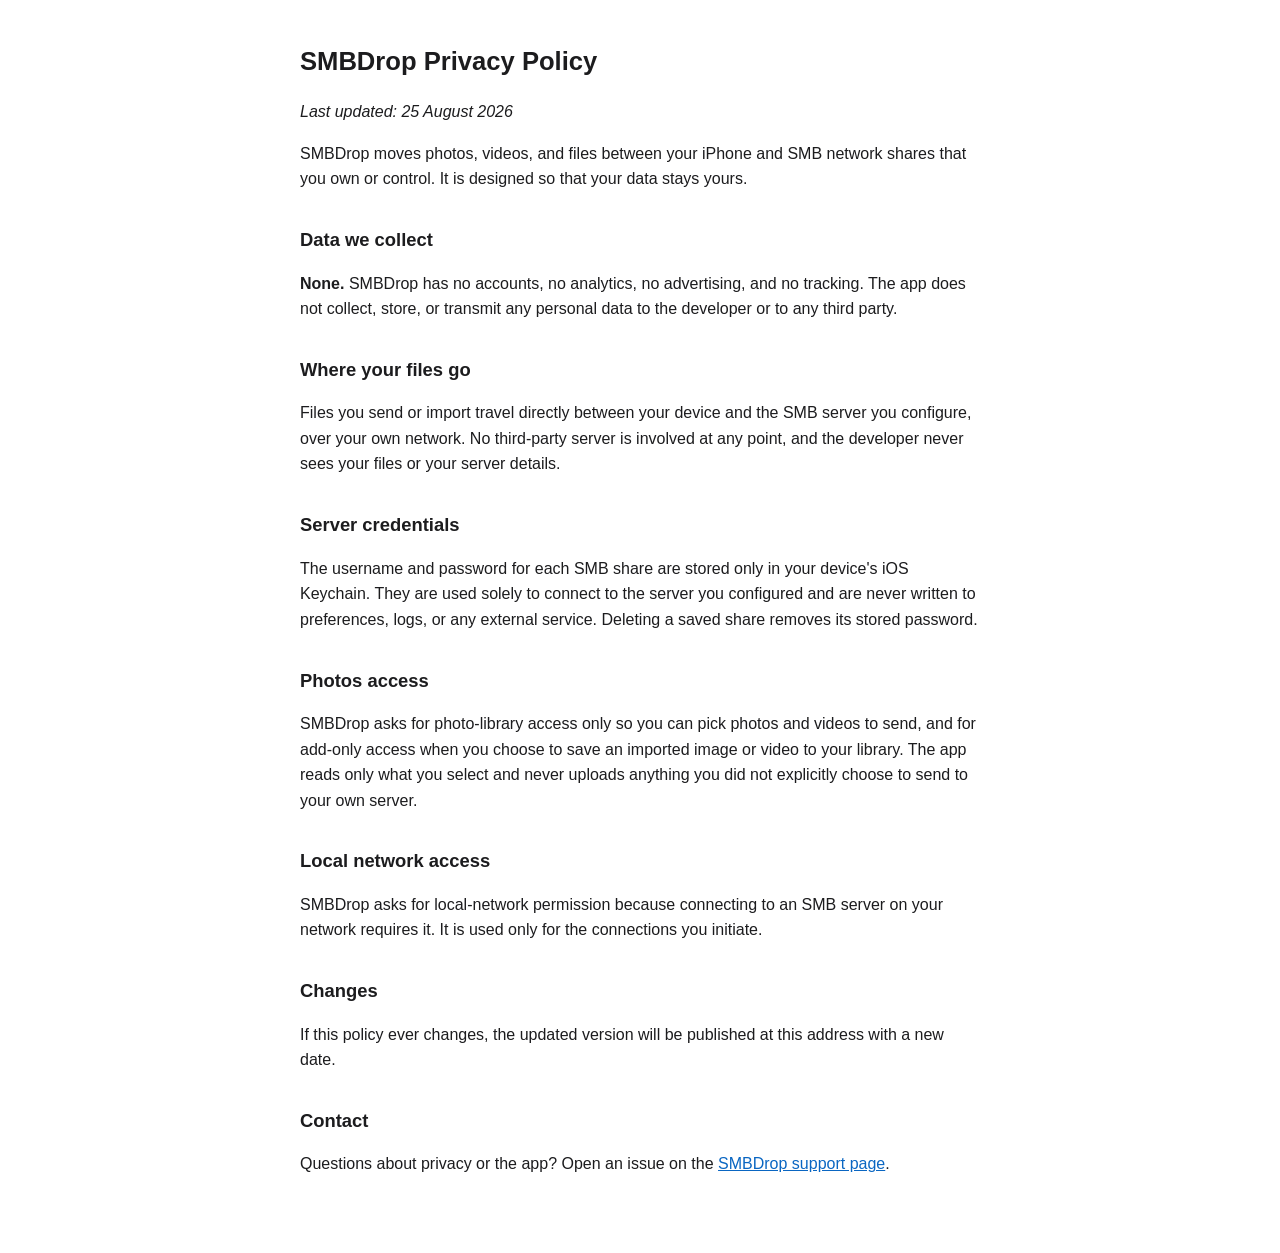
==== privacy.html @ 3a68e271 "Add support and privacy pages for the App Store listing" ====
<!DOCTYPE html>
<html lang="en">
<head>
<meta charset="utf-8">
<meta name="viewport" content="width=device-width, initial-scale=1">
<title>SMBDrop — Privacy Policy</title>
<style>
  body { font-family: -apple-system, "Segoe UI", Roboto, sans-serif; max-width: 680px; margin: 0 auto; padding: 24px 20px 60px; line-height: 1.6; color: #1c1c1e; }
  h1 { font-size: 1.6em; } h2 { font-size: 1.15em; margin-top: 1.8em; }
  a { color: #0a66c2; }
  @media (prefers-color-scheme: dark) { body { background: #111; color: #eee; } a { color: #6cb2ff; } }
</style>
</head>
<body>
<h1>SMBDrop Privacy Policy</h1>
<p><em>Last updated: 25 August 2026</em></p>

<p>SMBDrop moves photos, videos, and files between your iPhone and SMB network shares that you own or control. It is designed so that your data stays yours.</p>

<h2>Data we collect</h2>
<p><strong>None.</strong> SMBDrop has no accounts, no analytics, no advertising, and no tracking. The app does not collect, store, or transmit any personal data to the developer or to any third party.</p>

<h2>Where your files go</h2>
<p>Files you send or import travel directly between your device and the SMB server you configure, over your own network. No third-party server is involved at any point, and the developer never sees your files or your server details.</p>

<h2>Server credentials</h2>
<p>The username and password for each SMB share are stored only in your device's iOS Keychain. They are used solely to connect to the server you configured and are never written to preferences, logs, or any external service. Deleting a saved share removes its stored password.</p>

<h2>Photos access</h2>
<p>SMBDrop asks for photo-library access only so you can pick photos and videos to send, and for add-only access when you choose to save an imported image or video to your library. The app reads only what you select and never uploads anything you did not explicitly choose to send to your own server.</p>

<h2>Local network access</h2>
<p>SMBDrop asks for local-network permission because connecting to an SMB server on your network requires it. It is used only for the connections you initiate.</p>

<h2>Changes</h2>
<p>If this policy ever changes, the updated version will be published at this address with a new date.</p>

<h2>Contact</h2>
<p>Questions about privacy or the app? Open an issue on the <a href="https://github.com/isaacgriffiths/SMBDrop/issues">SMBDrop support page</a>.</p>
</body>
</html>
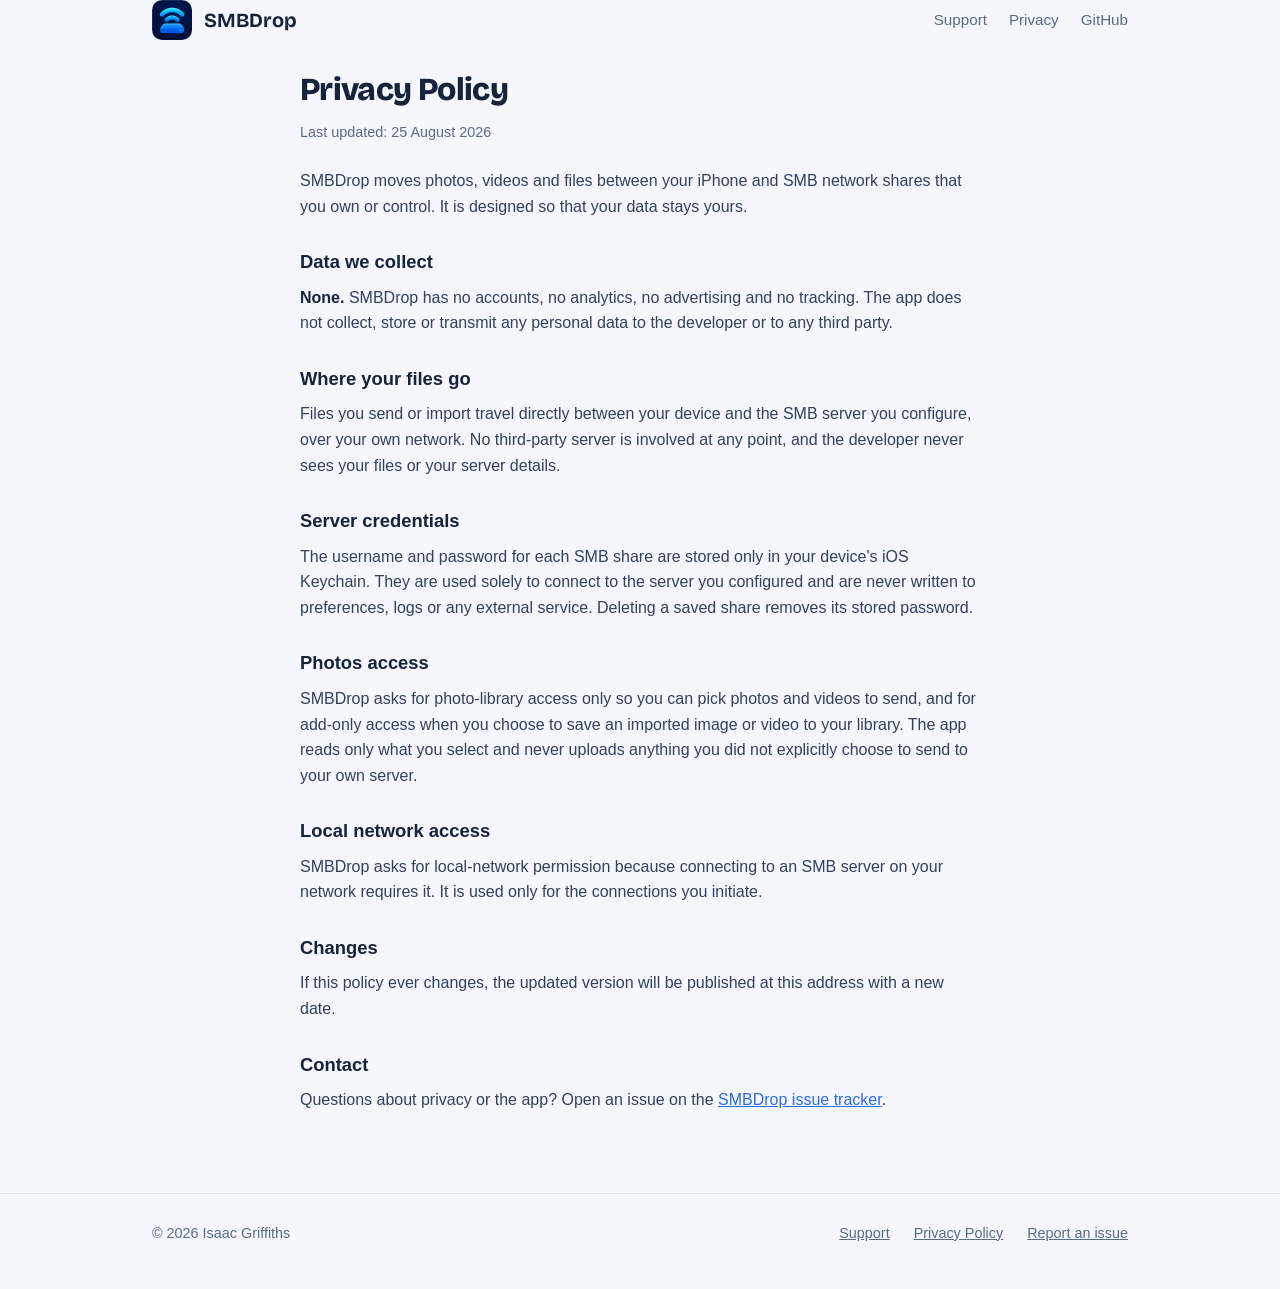
==== commit 4e9ea32a: "Build the SMBDrop site and claim smbdrop.com Landing page with the transfer-ledger hero, restyled pr" ====
--- a/privacy.html
+++ b/privacy.html
@@ -4,27 +4,44 @@
 <meta charset="utf-8">
 <meta name="viewport" content="width=device-width, initial-scale=1">
 <title>SMBDrop — Privacy Policy</title>
-<style>
-  body { font-family: -apple-system, "Segoe UI", Roboto, sans-serif; max-width: 680px; margin: 0 auto; padding: 24px 20px 60px; line-height: 1.6; color: #1c1c1e; }
-  h1 { font-size: 1.6em; } h2 { font-size: 1.15em; margin-top: 1.8em; }
-  a { color: #0a66c2; }
-  @media (prefers-color-scheme: dark) { body { background: #111; color: #eee; } a { color: #6cb2ff; } }
-</style>
+<link rel="icon" type="image/png" sizes="64x64" href="icon-64.png">
+<link rel="apple-touch-icon" href="icon-180.png">
+<link rel="preconnect" href="https://fonts.googleapis.com">
+<link rel="preconnect" href="https://fonts.gstatic.com" crossorigin>
+<link href="https://fonts.googleapis.com/css2?family=Bricolage+Grotesque:wght@600;700;800&family=IBM+Plex+Mono:wght@400;600&display=swap" rel="stylesheet">
+<link rel="stylesheet" href="styles.css">
 </head>
 <body>
-<h1>SMBDrop Privacy Policy</h1>
-<p><em>Last updated: 25 August 2026</em></p>
 
-<p>SMBDrop moves photos, videos, and files between your iPhone and SMB network shares that you own or control. It is designed so that your data stays yours.</p>
+<header class="wrap">
+  <div class="nav">
+    <a href="index.html" style="display:flex;align-items:center;gap:12px;text-decoration:none;color:inherit">
+      <img src="icon-180.png" alt="" width="40" height="40">
+      <span class="name">SMBDrop</span>
+    </a>
+    <nav>
+      <a href="support.html">Support</a>
+      <a href="privacy.html">Privacy</a>
+      <a href="https://github.com/isaacgriffiths/SMBDrop">GitHub</a>
+    </nav>
+  </div>
+</header>
+
+<main class="wrap">
+<article>
+<h1>Privacy Policy</h1>
+<p class="updated">Last updated: 25 August 2026</p>
+
+<p>SMBDrop moves photos, videos and files between your iPhone and SMB network shares that you own or control. It is designed so that your data stays yours.</p>
 
 <h2>Data we collect</h2>
-<p><strong>None.</strong> SMBDrop has no accounts, no analytics, no advertising, and no tracking. The app does not collect, store, or transmit any personal data to the developer or to any third party.</p>
+<p><strong>None.</strong> SMBDrop has no accounts, no analytics, no advertising and no tracking. The app does not collect, store or transmit any personal data to the developer or to any third party.</p>
 
 <h2>Where your files go</h2>
 <p>Files you send or import travel directly between your device and the SMB server you configure, over your own network. No third-party server is involved at any point, and the developer never sees your files or your server details.</p>
 
 <h2>Server credentials</h2>
-<p>The username and password for each SMB share are stored only in your device's iOS Keychain. They are used solely to connect to the server you configured and are never written to preferences, logs, or any external service. Deleting a saved share removes its stored password.</p>
+<p>The username and password for each SMB share are stored only in your device's iOS Keychain. They are used solely to connect to the server you configured and are never written to preferences, logs or any external service. Deleting a saved share removes its stored password.</p>
 
 <h2>Photos access</h2>
 <p>SMBDrop asks for photo-library access only so you can pick photos and videos to send, and for add-only access when you choose to save an imported image or video to your library. The app reads only what you select and never uploads anything you did not explicitly choose to send to your own server.</p>
@@ -36,6 +53,19 @@
 <p>If this policy ever changes, the updated version will be published at this address with a new date.</p>
 
 <h2>Contact</h2>
-<p>Questions about privacy or the app? Open an issue on the <a href="https://github.com/isaacgriffiths/SMBDrop/issues">SMBDrop support page</a>.</p>
+<p>Questions about privacy or the app? Open an issue on the <a href="https://github.com/isaacgriffiths/SMBDrop/issues">SMBDrop issue tracker</a>.</p>
+</article>
+</main>
+
+<footer>
+  <div class="wrap cols">
+    <span>© 2026 Isaac Griffiths</span>
+    <span class="spacer"></span>
+    <a href="support.html">Support</a>
+    <a href="privacy.html">Privacy Policy</a>
+    <a href="https://github.com/isaacgriffiths/SMBDrop/issues">Report an issue</a>
+  </div>
+</footer>
+
 </body>
 </html>
--- a/styles.css
+++ b/styles.css
@@ -0,0 +1,149 @@
+/* SMBDrop site — palette drawn from the app icon's deep blue */
+:root {
+  --paper: #f4f7fb;
+  --ink: #16233a;
+  --muted: #5a6b85;
+  --panel: #0e1b2c;
+  --panel-line: #21344e;
+  --blue: #2e6be6;
+  --sky: #9fc2ff;
+  --green: #37b26c;
+  --card: #ffffff;
+  --line: #dde5f0;
+}
+
+* { margin: 0; padding: 0; box-sizing: border-box; }
+
+html { scroll-behavior: smooth; }
+
+body {
+  background: var(--paper);
+  color: var(--ink);
+  font-family: -apple-system, BlinkMacSystemFont, "Segoe UI", Roboto, "Helvetica Neue", sans-serif;
+  line-height: 1.6;
+  -webkit-font-smoothing: antialiased;
+}
+
+.display { font-family: "Bricolage Grotesque", -apple-system, "Segoe UI", sans-serif; }
+.mono { font-family: "IBM Plex Mono", ui-monospace, SFMono-Regular, Menlo, Consolas, monospace; }
+
+.wrap { max-width: 1020px; margin: 0 auto; padding: 0 22px; }
+
+/* Header */
+header { padding: 20px 0; }
+.nav { display: flex; align-items: center; gap: 12px; }
+.nav img { width: 40px; height: 40px; border-radius: 10px; }
+.nav .name {
+  font-family: "Bricolage Grotesque", sans-serif;
+  font-weight: 700; font-size: 1.25rem; letter-spacing: -0.01em;
+}
+.nav nav { margin-left: auto; display: flex; gap: 22px; }
+.nav a { color: var(--muted); text-decoration: none; font-size: 0.95rem; }
+.nav a:hover, .nav a:focus-visible { color: var(--blue); }
+a:focus-visible { outline: 2px solid var(--blue); outline-offset: 3px; border-radius: 2px; }
+
+/* Hero */
+.hero { display: grid; grid-template-columns: 1fr 1fr; gap: 48px; align-items: center; padding: 64px 0 72px; }
+.hero h1 {
+  font-family: "Bricolage Grotesque", sans-serif;
+  font-weight: 800; font-size: clamp(2.2rem, 5vw, 3.4rem);
+  line-height: 1.06; letter-spacing: -0.025em;
+}
+.hero h1 .path { color: var(--blue); white-space: nowrap; }
+.hero .sub { margin-top: 18px; font-size: 1.12rem; color: var(--muted); max-width: 42ch; }
+.hero .actions { margin-top: 28px; display: flex; align-items: center; gap: 16px; flex-wrap: wrap; }
+.badge {
+  display: inline-block; padding: 10px 18px; border-radius: 999px;
+  background: var(--ink); color: #fff; font-weight: 600; font-size: 0.95rem;
+  text-decoration: none;
+}
+.hint { color: var(--muted); font-size: 0.9rem; }
+
+/* Transfer ledger — the signature */
+.ledger {
+  background: var(--panel); border-radius: 16px; padding: 22px 20px 18px;
+  color: var(--sky); box-shadow: 0 24px 60px -28px rgba(14, 27, 44, 0.55);
+  font-size: 0.82rem;
+}
+.ledger .dest {
+  color: #fff; font-weight: 600; padding-bottom: 12px; margin-bottom: 6px;
+  border-bottom: 1px solid var(--panel-line); font-size: 0.85rem;
+}
+.ledger .dest .arrow { color: var(--green); }
+.row { display: grid; grid-template-columns: minmax(0, 1fr) 92px 44px; gap: 12px; align-items: center; padding: 8px 0; }
+.row .file { overflow: hidden; text-overflow: ellipsis; white-space: nowrap; }
+.bar { height: 5px; background: var(--panel-line); border-radius: 3px; overflow: hidden; }
+.bar i { display: block; height: 100%; background: var(--blue); border-radius: 3px; width: 0; animation: fill 2.6s ease-out forwards; }
+.row .pct { text-align: right; color: var(--muted); }
+.row.done .pct { color: var(--green); }
+.row.done .bar i { background: var(--green); }
+.r1 i { animation-delay: 0.2s; }
+.r2 i { animation-delay: 0.9s; }
+.r3 i { animation-delay: 1.7s; }
+.r4 i { animation-delay: 2.6s; animation-duration: 3.4s; }
+.ledger .foot { margin-top: 10px; padding-top: 12px; border-top: 1px solid var(--panel-line); color: var(--muted); font-size: 0.78rem; }
+
+@keyframes fill { from { width: 0; } to { width: 100%; } }
+@media (prefers-reduced-motion: reduce) {
+  .bar i { animation: none; width: 100%; }
+  html { scroll-behavior: auto; }
+}
+
+/* Sections */
+section { padding: 56px 0; }
+.eyebrow {
+  font-family: "IBM Plex Mono", monospace; font-size: 0.8rem; letter-spacing: 0.08em;
+  text-transform: uppercase; color: var(--blue); margin-bottom: 10px;
+}
+h2.display { font-weight: 700; font-size: 1.8rem; letter-spacing: -0.02em; margin-bottom: 28px; }
+
+/* Steps — a real sequence */
+.steps { display: grid; grid-template-columns: repeat(3, 1fr); gap: 20px; counter-reset: step; }
+.step { background: var(--card); border: 1px solid var(--line); border-radius: 14px; padding: 22px; }
+.step::before {
+  counter-increment: step; content: counter(step);
+  font-family: "Bricolage Grotesque", sans-serif; font-weight: 800;
+  display: inline-flex; width: 34px; height: 34px; border-radius: 10px;
+  background: var(--blue); color: #fff; align-items: center; justify-content: center;
+  margin-bottom: 14px;
+}
+.step h3 { font-size: 1.05rem; margin-bottom: 6px; }
+.step p { color: var(--muted); font-size: 0.95rem; }
+.step code { font-family: "IBM Plex Mono", monospace; font-size: 0.85em; color: var(--blue); }
+
+/* Feature grid */
+.grid { display: grid; grid-template-columns: repeat(3, 1fr); gap: 20px; }
+.cell { background: var(--card); border: 1px solid var(--line); border-radius: 14px; padding: 20px; }
+.cell h3 { font-size: 1rem; margin-bottom: 6px; }
+.cell p { color: var(--muted); font-size: 0.92rem; }
+
+/* Privacy band */
+.band { background: var(--panel); border-radius: 18px; padding: 40px 36px; color: #fff; }
+.band .mono-line { font-family: "IBM Plex Mono", monospace; color: var(--green); font-size: 0.9rem; margin-bottom: 12px; }
+.band h2 { font-family: "Bricolage Grotesque", sans-serif; font-weight: 700; font-size: 1.6rem; letter-spacing: -0.02em; margin-bottom: 10px; }
+.band p { color: var(--sky); max-width: 60ch; }
+.band a { color: #fff; }
+
+/* Article pages (privacy / support) */
+article { max-width: 680px; margin: 0 auto; padding: 24px 0 40px; }
+article h1 { font-family: "Bricolage Grotesque", sans-serif; font-weight: 800; letter-spacing: -0.02em; font-size: 2rem; margin-bottom: 6px; }
+article .updated { color: var(--muted); font-size: 0.9rem; margin-bottom: 24px; }
+article h2 { font-size: 1.15rem; margin: 28px 0 8px; }
+article p, article li { color: #33415c; }
+article ul, article ol { padding-left: 22px; }
+article li { margin-bottom: 6px; }
+article a { color: var(--blue); }
+article strong { color: var(--ink); }
+
+/* Footer */
+footer { border-top: 1px solid var(--line); margin-top: 40px; padding: 28px 0 44px; color: var(--muted); font-size: 0.9rem; }
+footer .cols { display: flex; gap: 24px; flex-wrap: wrap; align-items: center; }
+footer a { color: var(--muted); }
+footer a:hover { color: var(--blue); }
+footer .spacer { flex: 1; }
+
+@media (max-width: 800px) {
+  .hero { grid-template-columns: 1fr; padding: 40px 0 48px; }
+  .steps, .grid { grid-template-columns: 1fr; }
+  .nav nav { gap: 14px; }
+}
